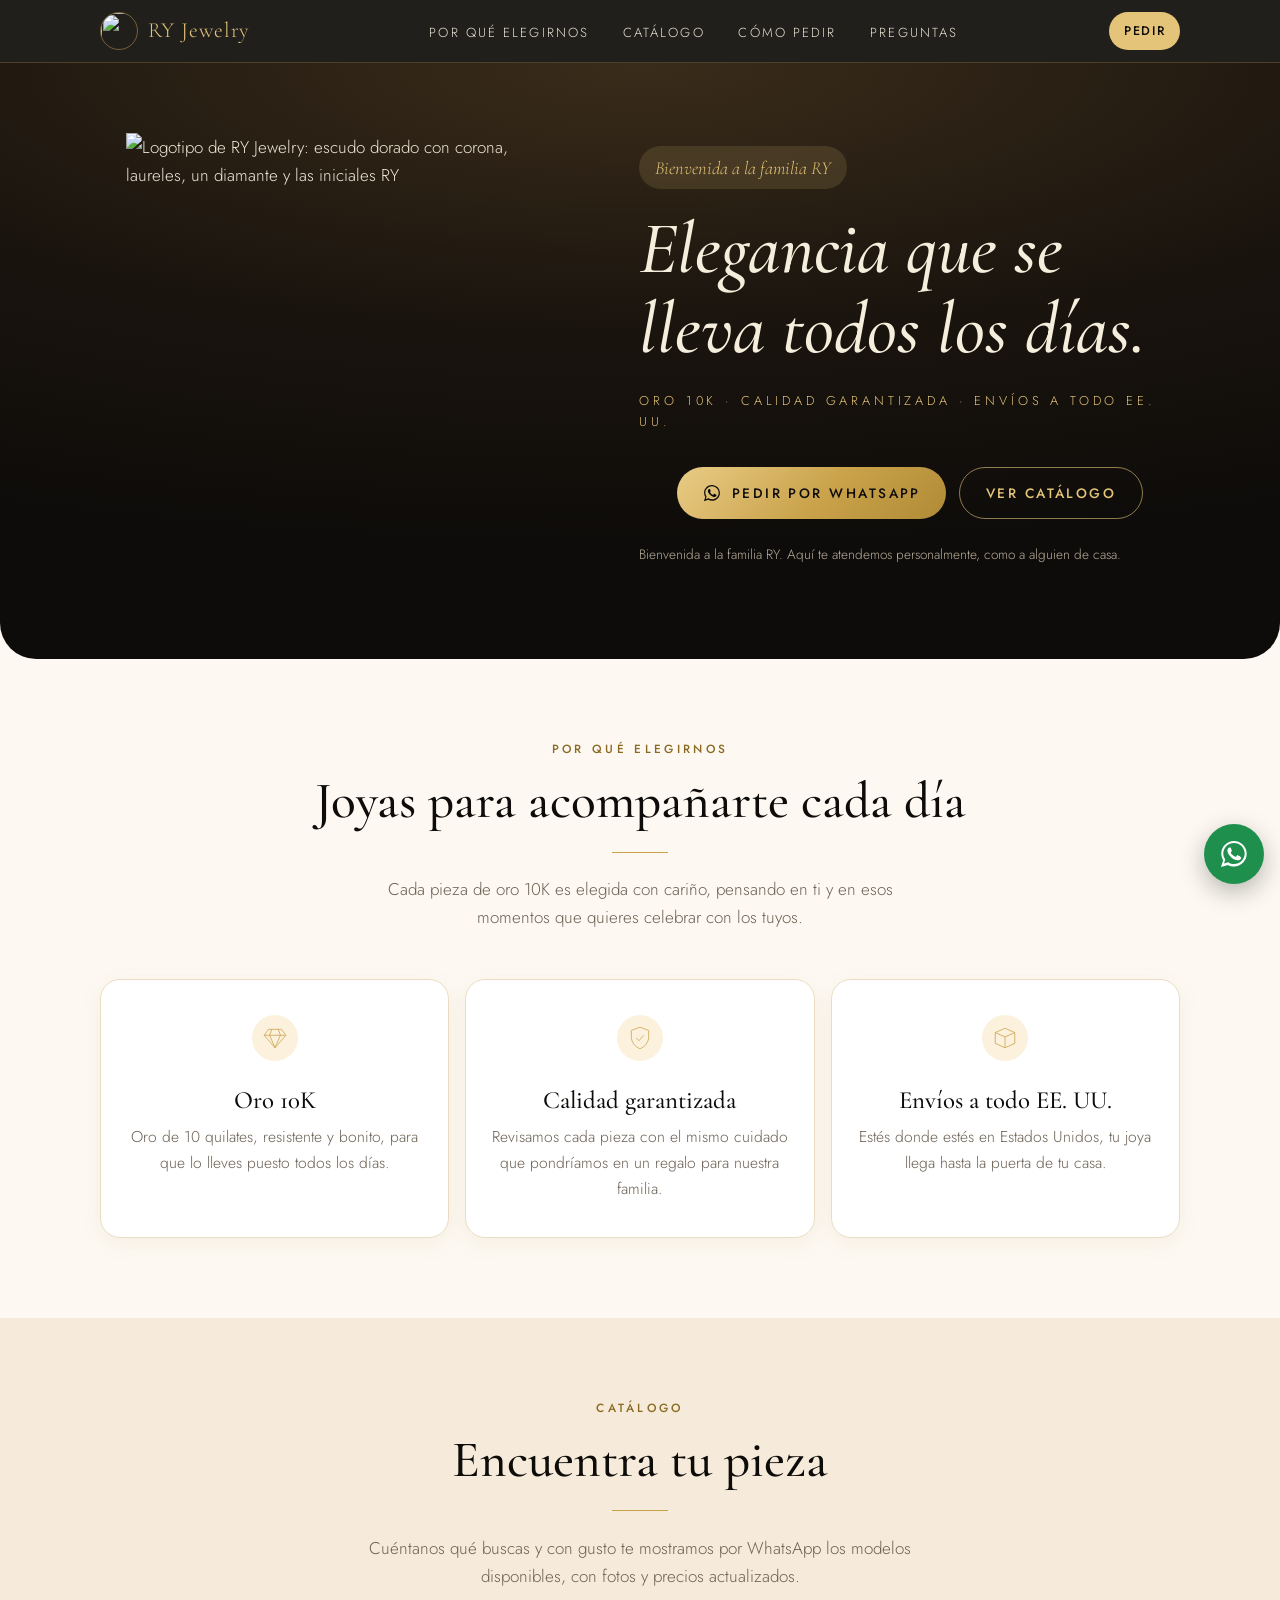
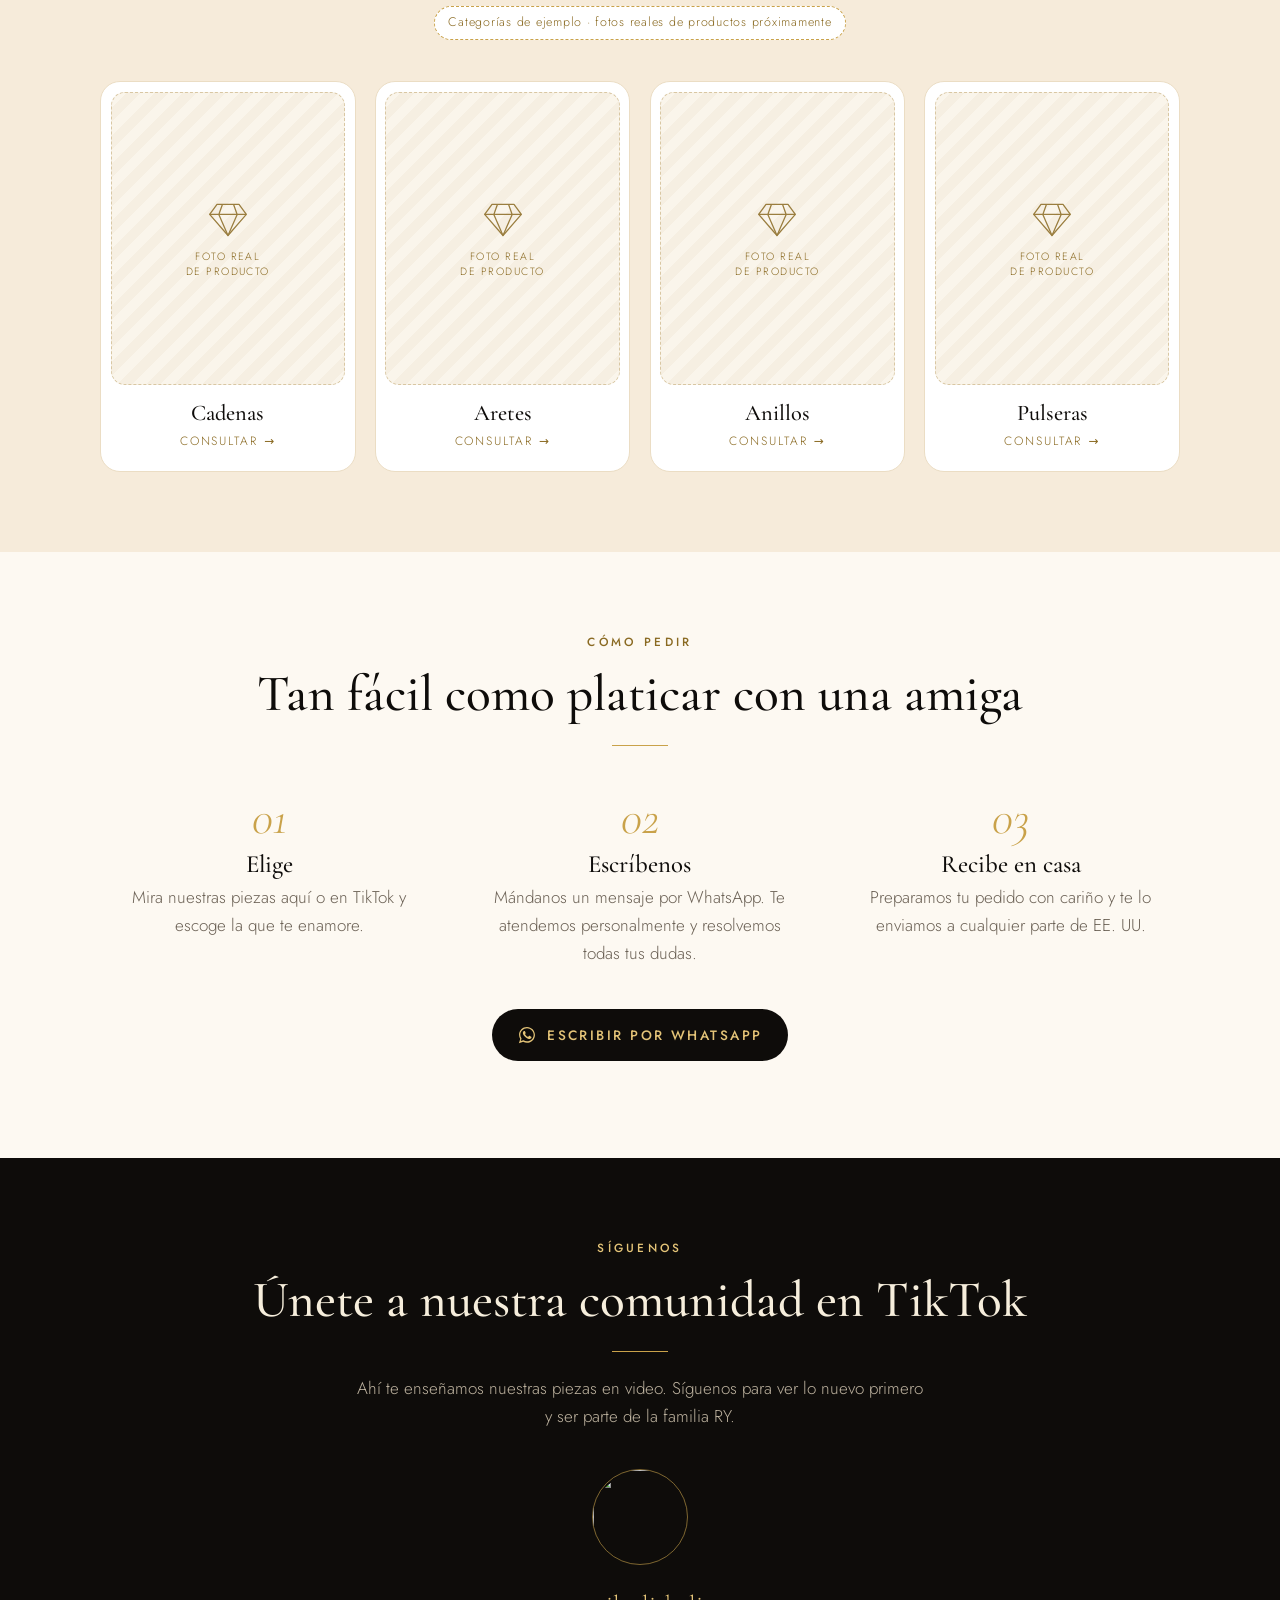
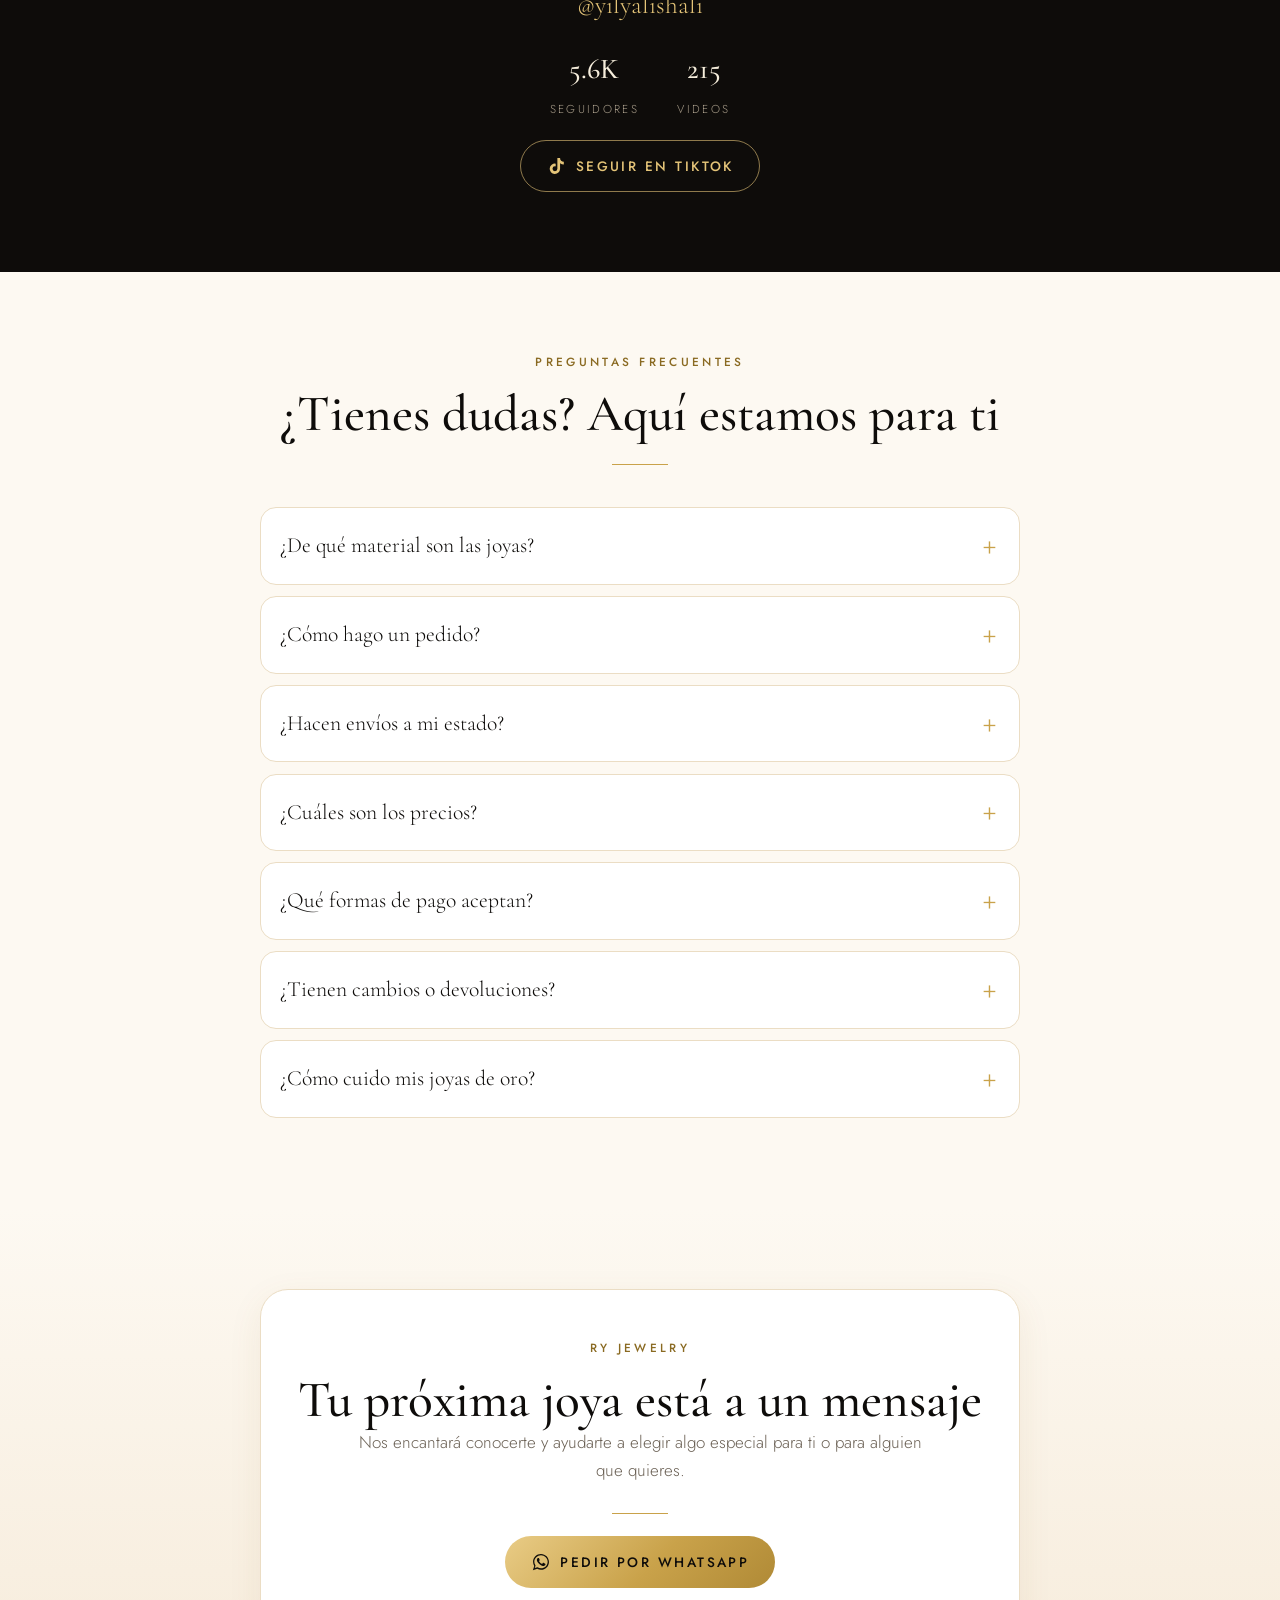
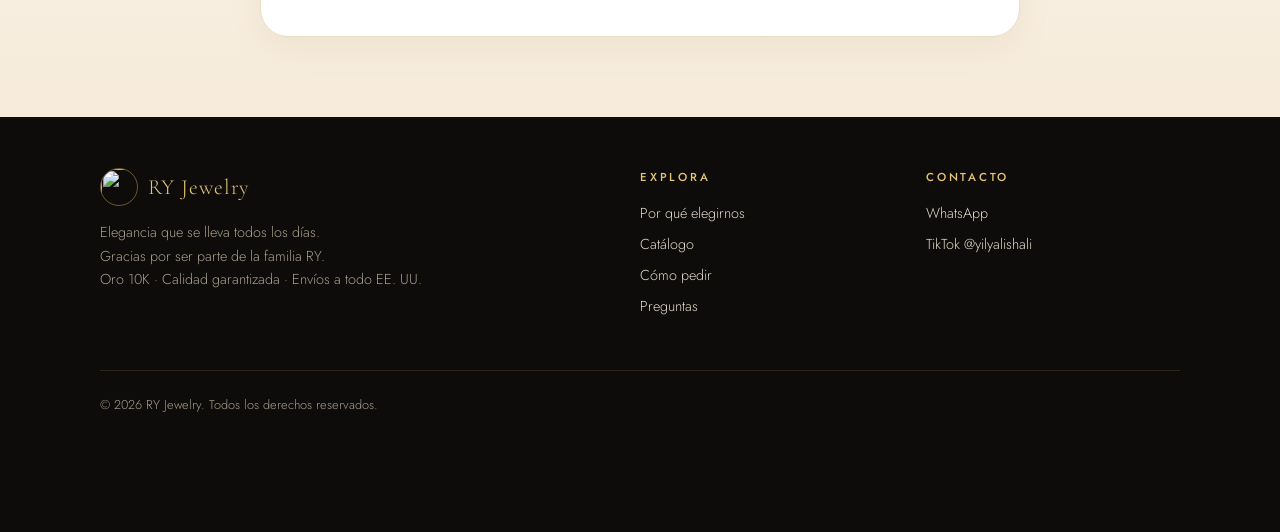
==== index.html @ 4c1d4696 "Sitio de RY Jewelry: página principal" ====
<!doctype html>
<html lang="es">
<head>
<meta charset="utf-8">
<meta name="viewport" content="width=device-width, initial-scale=1, viewport-fit=cover">
<title>RY Jewelry · Joyería de oro 10K · Envíos a todo EE. UU.</title>
<meta name="description" content="RY Jewelry: joyería de oro 10K. Elegancia que se lleva todos los días. Calidad garantizada y envíos a todo EE. UU. Pide por WhatsApp.">
<meta name="robots" content="noindex, nofollow">
<meta name="theme-color" content="#0E0C0A">
<meta property="og:type" content="website">
<meta property="og:url" content="https://jose31072000.github.io/ry-jewelry/">
<meta property="og:site_name" content="RY Jewelry">
<meta property="og:locale" content="es_US">
<meta property="og:title" content="RY Jewelry · Elegancia que se lleva todos los días">
<meta property="og:description" content="Joyería de oro 10K con calidad garantizada. Envíos a todo EE. UU. Pide por WhatsApp.">
<meta property="og:image" content="https://jose31072000.github.io/ry-jewelry/img/og.jpg">
<meta property="og:image:width" content="1200">
<meta property="og:image:height" content="630">
<meta property="og:image:alt" content="Logotipo de RY Jewelry: escudo dorado con corona y las iniciales RY">
<meta name="twitter:card" content="summary_large_image">
<meta name="twitter:title" content="RY Jewelry · Elegancia que se lleva todos los días">
<meta name="twitter:description" content="Joyería de oro 10K con calidad garantizada. Envíos a todo EE. UU.">
<meta name="twitter:image" content="https://jose31072000.github.io/ry-jewelry/img/og.jpg">
<link rel="icon" href="favicon.ico" sizes="any">
<link rel="icon" type="image/png" sizes="32x32" href="img/icon-32.png">
<link rel="apple-touch-icon" href="img/icon-180.png">
<link rel="manifest" href="site.webmanifest">
<link rel="stylesheet" href="chatbot.css">
<link rel="preconnect" href="https://fonts.googleapis.com">
<link rel="preconnect" href="https://fonts.gstatic.com" crossorigin>
<link href="https://fonts.googleapis.com/css2?family=Cormorant+Garamond:ital,wght@0,500;0,600;1,500&family=Jost:wght@300;400;500&display=swap" rel="stylesheet">
<script type="application/ld+json">
{"@context":"https://schema.org","@type":"JewelryStore","name":"RY Jewelry","slogan":"Elegancia que se lleva todos los días.","description":"Joyería de oro 10K. Calidad garantizada. Envíos a todo EE. UU.","image":"img/logo-ry.jpg","sameAs":["https://www.tiktok.com/@yilyalishali"],"areaServed":"US"}
</script>
<style>
:root{
  --ink:#0E0C0A; --ink-2:#1A1612; --ivory:#FDF9F2; --cream:#F6EBDA; --line:#EBDDC4;
  --gold:#C9A24A; --gold-2:#E4C478; --gold-deep:#8A6A22; --text:#2A241D; --muted:#6B6155;
  --wa:#1F8F4E;
  --serif:"Cormorant Garamond", "Times New Roman", Georgia, serif;
  --sans:"Jost", system-ui, -apple-system, "Segoe UI", sans-serif;
  --r:999px; --rc:20px; --max:1120px;
}
*{box-sizing:border-box}
html{scroll-behavior:smooth;-webkit-text-size-adjust:100%}
@media (prefers-reduced-motion:reduce){html{scroll-behavior:auto}*{animation:none!important;transition:none!important}}
body{margin:0;font-family:var(--sans);font-weight:300;color:var(--text);background:var(--ivory);line-height:1.65;font-size:17px}
img{max-width:100%;display:block}
a{color:inherit}
:focus-visible{outline:2px solid var(--gold);outline-offset:3px}
.skip{position:absolute;left:-999px;top:0;background:var(--gold);color:var(--ink);padding:.6rem 1rem;z-index:100}
.skip:focus{left:1rem;top:1rem}
.wrap{max-width:var(--max);margin:0 auto;padding:0 1.25rem}
.eyebrow{font-family:var(--sans);font-size:.74rem;letter-spacing:.28em;text-transform:uppercase;color:var(--gold-deep);font-weight:500;margin:0 0 .9rem}
h1,h2,h3{font-family:var(--serif);font-weight:500;line-height:1.1;margin:0;color:var(--ink)}
h2{font-size:clamp(2.1rem,6vw,3.2rem)}
h3{font-size:1.55rem}
.rule{width:56px;height:1px;background:var(--gold);margin:1.4rem 0}
.center{text-align:center}.center .rule{margin-left:auto;margin-right:auto}
section{padding:5rem 0}
.lead{color:var(--muted);max-width:36rem}
.center .lead{margin:0 auto}

/* Header */
header.top{position:sticky;top:0;z-index:40;background:rgba(14,12,10,.92);backdrop-filter:blur(8px);-webkit-backdrop-filter:blur(8px);border-bottom:1px solid rgba(201,162,74,.25)}
.top .wrap{display:flex;align-items:center;justify-content:space-between;height:62px}
.brand{display:flex;align-items:center;gap:.6rem;text-decoration:none;color:var(--gold-2);font-family:var(--serif);font-size:1.35rem;letter-spacing:.04em}
.brand img{width:38px;height:38px;border-radius:50%;border:1px solid rgba(201,162,74,.5)}
nav.links{display:none}
nav.links a{color:#E9E1D1;text-decoration:none;font-size:.82rem;letter-spacing:.16em;text-transform:uppercase;margin-left:1.8rem}
nav.links a:hover{color:var(--gold-2)}
.top .cta-sm{border-radius:99px!important;font-size:.78rem;letter-spacing:.14em;text-transform:uppercase;color:var(--ink);background:var(--gold-2);padding:.55rem .9rem;text-decoration:none;border-radius:var(--r);font-weight:500}
@media(min-width:880px){nav.links{display:block}}

/* Buttons */
.btn{display:inline-flex;align-items:center;justify-content:center;gap:.6rem;min-height:52px;padding:0 1.6rem;border-radius:var(--r);text-decoration:none;font-family:var(--sans);font-weight:500;font-size:.85rem;letter-spacing:.18em;text-transform:uppercase;transition:background .2s,color .2s,border-color .2s}
.btn-gold{background:linear-gradient(135deg,#E9CC86,#C9A24A 55%,#B08A36);color:var(--ink)}
.btn-gold:hover{filter:brightness(1.06);transform:translateY(-2px);box-shadow:0 8px 20px rgba(201,162,74,.35)}
.btn{transition:transform .2s ease,box-shadow .2s ease,background .2s,color .2s}
.btn-ghost{border:1px solid rgba(228,196,120,.6);color:var(--gold-2)}
.btn-ghost:hover{background:rgba(228,196,120,.1)}
.btn-dark{background:var(--ink);color:var(--gold-2)}
.btn-dark:hover{background:var(--ink-2)}
.btn svg{width:20px;height:20px;flex:none}

/* Hero */
.hero{border-radius:0 0 36px 36px;background:radial-gradient(120% 80% at 50% 0%,#3A2C1A 0%,#1A140E 55%,var(--ink) 100%);color:#EFE7D8;padding:3rem 0 4.5rem;text-align:center;overflow:hidden}
.hero .crest{width:min(78vw,340px);height:auto;margin:0 auto;mix-blend-mode:lighten}
@media(min-width:880px){.hero{padding:4rem 0 5rem;text-align:left}.hero .wrap{display:grid;grid-template-columns:1fr 1.1fr;align-items:center;gap:3rem}.hero .crest{width:100%;max-width:440px}.hero .actions{justify-content:flex-start;margin:2.2rem 0 0}}
.hero h1{color:#F6EEDC;font-size:clamp(2.6rem,9vw,4.6rem);font-style:italic;margin-top:1.2rem}
.hero .welcome{display:inline-block;margin:1.2rem 0 0;padding:.4rem 1rem;border-radius:99px;background:rgba(228,196,120,.14);color:var(--gold-2);font-family:var(--serif);font-style:italic;font-size:1.15rem}
.hero .sub{font-size:.8rem;letter-spacing:.3em;text-transform:uppercase;color:var(--gold-2);margin:1.2rem 0 0}
.hero .actions{display:flex;flex-direction:column;gap:.8rem;margin:2.2rem auto 0;max-width:340px}
@media(min-width:640px){.hero .actions{flex-direction:row;max-width:none;justify-content:center}}
.hero .note{margin-top:1.5rem;font-size:.85rem;color:#B9AE9B}

/* Value props */
.props{display:grid;gap:1rem;margin-top:3rem}
@media(min-width:760px){.props{grid-template-columns:repeat(3,1fr)}}
.prop{background:#fff;padding:2.2rem 1.6rem;text-align:center;border:1px solid var(--line);border-radius:var(--rc);box-shadow:0 6px 22px rgba(138,106,34,.07);transition:transform .25s ease,box-shadow .25s ease}
.prop:hover{transform:translateY(-4px);box-shadow:0 12px 30px rgba(138,106,34,.13)}
.prop .ico{background:#FBF1DC;border-radius:50%;padding:10px;width:66px;height:66px}
.prop .ico{width:46px;height:46px;margin:0 auto 1.1rem;color:var(--gold)}
.prop p{color:var(--muted);margin:.6rem 0 0;font-size:.98rem}

/* Catalog */
.cat-bg{background:var(--cream)}
.tag-note{background:#fff;display:inline-block;margin-top:1rem;font-size:.78rem;letter-spacing:.06em;color:var(--gold-deep);border:1px dashed var(--gold);padding:.35rem .8rem;border-radius:99px}
.grid{display:grid;grid-template-columns:1fr 1fr;gap:.9rem;margin-top:2.6rem}
@media(min-width:880px){.grid{grid-template-columns:repeat(4,1fr);gap:1.2rem}}
.card{background:#fff;border:1px solid var(--line);border-radius:var(--rc);overflow:hidden;transition:transform .25s ease,box-shadow .25s ease;display:flex;flex-direction:column;text-decoration:none;color:inherit}
.card:hover{transform:translateY(-4px);box-shadow:0 12px 30px rgba(138,106,34,.13)}
.card:hover .ph{border-color:var(--gold)}
.ph{position:relative;aspect-ratio:4/5;margin:.6rem;border:1px dashed #D9C7A3;border-radius:14px;display:flex;flex-direction:column;align-items:center;justify-content:center;gap:.6rem;background:repeating-linear-gradient(135deg,#FAF5EB 0 10px,#F6EFE2 10px 20px);color:var(--gold-deep);text-align:center;padding:.8rem;transition:border-color .2s}
.ph svg{width:44px;height:44px;opacity:.85}
.ph small{font-size:.66rem;letter-spacing:.14em;text-transform:uppercase;line-height:1.4}
.card .meta{padding:.4rem 1rem 1.1rem}
.card h3{font-size:1.4rem}
.card .ask{font-size:.75rem;letter-spacing:.16em;text-transform:uppercase;color:var(--gold-deep);margin-top:.3rem;display:inline-block}

/* Steps */
.steps{list-style:none;padding:0;margin:3rem 0 0;display:grid;gap:2rem;counter-reset:s}
@media(min-width:760px){.steps{grid-template-columns:repeat(3,1fr)}}
.steps li{counter-increment:s;text-align:center;padding:0 .5rem}
.steps li::before{content:counter(s,decimal-leading-zero);display:block;font-family:var(--serif);font-size:3rem;font-style:italic;color:var(--gold);line-height:1}
.steps h3{margin:.6rem 0 .3rem}
.steps p{color:var(--muted);margin:0}

/* TikTok */
.tt{background:var(--ink);color:#E9E1D1}
.tt h2{color:#F6EEDC}
.tt .lead{color:#BDB29F}
.tt-card{display:flex;flex-direction:column;align-items:center;gap:1.2rem;margin-top:2.4rem}
.tt-card img{width:96px;height:96px;border-radius:50%;border:1px solid rgba(201,162,74,.6)}
.tt-handle{font-family:var(--serif);font-size:1.6rem;color:var(--gold-2)}
.stats{display:flex;gap:2.4rem;justify-content:center}
.stats div{text-align:center}
.stats strong{display:block;font-family:var(--serif);font-size:1.8rem;font-weight:500;color:#F6EEDC}
.stats span{font-size:.72rem;letter-spacing:.2em;text-transform:uppercase;color:#A89D8A}

/* FAQ */
.faq{max-width:760px;margin:2.6rem auto 0}
details{background:#fff;border:1px solid var(--line);border-radius:16px;padding:0 1.2rem;margin-bottom:.7rem}
summary:hover{color:var(--gold-deep)}
summary{transition:color .2s;cursor:pointer;list-style:none;padding:1.25rem 2.2rem 1.25rem 0;position:relative;font-family:var(--serif);font-size:1.35rem;color:var(--ink)}
summary::-webkit-details-marker{display:none}
summary::after{content:"+";position:absolute;right:.2rem;top:50%;transform:translateY(-50%);font-family:var(--sans);font-weight:300;font-size:1.6rem;color:var(--gold)}
details[open] summary::after{content:"–"}
details p{margin:0 0 1.3rem;color:var(--muted)}
details a{color:var(--gold-deep)}

/* Final CTA */
.final{background:linear-gradient(180deg,var(--ivory),var(--cream));text-align:center}
.final .wrap{background:#fff;border:1px solid var(--line);border-radius:28px;padding:3rem 1.4rem;max-width:760px;box-shadow:0 10px 34px rgba(138,106,34,.08)}

/* Footer */
footer{background:var(--ink);color:#A89D8A;padding:3.2rem 0 6.5rem;font-size:.9rem}
footer .wrap{display:grid;gap:2rem}
@media(min-width:760px){footer .wrap{grid-template-columns:2fr 1fr 1fr}}
footer h4{font-family:var(--sans);font-size:.72rem;letter-spacing:.24em;text-transform:uppercase;color:var(--gold-2);margin:0 0 .9rem;font-weight:500}
footer ul{list-style:none;padding:0;margin:0}
footer li{margin:.45rem 0}
footer a{color:#E2D9C8;text-decoration:none}
footer a:hover{color:var(--gold-2)}
footer .brand{margin-bottom:.8rem}
footer .copy{grid-column:1/-1;border-top:1px solid rgba(201,162,74,.18);padding-top:1.4rem;font-size:.8rem}

/* Floating WhatsApp */
.wa-float{position:fixed;right:16px;bottom:calc(16px + env(safe-area-inset-bottom));z-index:60;width:60px;height:60px;border-radius:50%;background:var(--wa);color:#fff;display:flex;align-items:center;justify-content:center;box-shadow:0 8px 24px rgba(0,0,0,.28);text-decoration:none}
.wa-float{transition:transform .2s ease}.wa-float:hover{background:#18763F;transform:scale(1.07)}
.wa-float svg{width:32px;height:32px}
.sr{position:absolute;width:1px;height:1px;overflow:hidden;clip:rect(0 0 0 0);white-space:nowrap}
</style>
</head>
<body>
<a class="skip" href="#contenido">Saltar al contenido</a>

<svg width="0" height="0" style="position:absolute" aria-hidden="true">
  <symbol id="i-wa" viewBox="0 0 32 32"><path fill="currentColor" d="M16 3C9 3 3.3 8.6 3.3 15.6c0 2.4.7 4.7 1.9 6.7L3 29l6.9-2.1c1.9 1 4 1.6 6.1 1.6 7 0 12.7-5.7 12.7-12.7S23 3 16 3zm0 23.1c-2 0-3.9-.6-5.5-1.6l-.4-.2-4.1 1.2 1.3-4-.3-.4c-1.1-1.7-1.7-3.6-1.7-5.6C5.3 9.8 10.1 5 16 5s10.7 4.8 10.7 10.6S21.9 26.1 16 26.1zm5.9-7.9c-.3-.2-1.9-.9-2.2-1-.3-.1-.5-.2-.7.2-.2.3-.8 1-1 1.2-.2.2-.4.2-.7.1-.3-.2-1.4-.5-2.6-1.6-1-.9-1.6-1.9-1.8-2.2-.2-.3 0-.5.1-.7l.5-.6c.2-.2.2-.3.3-.6.1-.2 0-.4 0-.6l-1-2.4c-.3-.6-.5-.5-.7-.5h-.6c-.2 0-.6.1-.9.4-.3.3-1.2 1.2-1.2 2.9s1.2 3.3 1.4 3.6c.2.2 2.4 3.7 5.8 5.1 2.9 1.1 3.4.9 4.1.8.6-.1 1.9-.8 2.2-1.5.3-.8.3-1.4.2-1.5-.1-.2-.3-.3-.6-.4z"/></symbol>
  <symbol id="i-tt" viewBox="0 0 32 32"><path fill="currentColor" d="M22.5 3h-4.3v17.4a3.9 3.9 0 1 1-3.9-3.9c.4 0 .8.1 1.2.2v-4.4a8.3 8.3 0 1 0 7 8.2v-8.8a10.3 10.3 0 0 0 6 1.9V9.3a6 6 0 0 1-6-6.3z"/></symbol>
  <symbol id="i-gem" viewBox="0 0 48 48"><g fill="none" stroke="currentColor" stroke-width="1.4" stroke-linejoin="round"><path d="M12 8h24l8 11-20 23L4 19z"/><path d="M4 19h40M18 8l-4 11 10 23 10-23-4-11"/></g></symbol>
</svg>

<header class="top">
  <div class="wrap">
    <a class="brand" href="#inicio" aria-label="RY Jewelry, inicio"><img src="img/icon-192.png" alt="" width="38" height="38">RY Jewelry</a>
    <nav class="links" aria-label="Principal">
      <a href="#por-que">Por qué elegirnos</a>
      <a href="#catalogo">Catálogo</a>
      <a href="#como-pedir">Cómo pedir</a>
      <a href="#preguntas">Preguntas</a>
    </nav>
    <a class="cta-sm" href="https://wa.me/message/3DJVH3QBPEJBI1" target="_blank" rel="noopener">Pedir</a>
  </div>
</header>

<main id="contenido">
  <section class="hero" id="inicio" aria-labelledby="hero-title">
    <div class="wrap">
      <div><img class="crest" src="img/logo-ry.jpg" width="800" height="800" alt="Logotipo de RY Jewelry: escudo dorado con corona, laureles, un diamante y las iniciales RY"></div>
      <div><p class="welcome">Bienvenida a la familia RY</p>
      <h1 id="hero-title">Elegancia que se lleva todos los días.</h1>
      <p class="sub">Oro 10K · Calidad garantizada · Envíos a todo EE. UU.</p>
      <div class="actions">
        <a class="btn btn-gold" href="https://wa.me/message/3DJVH3QBPEJBI1" target="_blank" rel="noopener"><svg aria-hidden="true"><use href="#i-wa"/></svg>Pedir por WhatsApp</a>
        <a class="btn btn-ghost" href="#catalogo">Ver catálogo</a>
      </div>
      <p class="note">Bienvenida a la familia RY. Aquí te atendemos personalmente, como a alguien de casa.</p></div>
    </div>
  </section>

  <section id="por-que" aria-labelledby="pq-title">
    <div class="wrap center">
      <p class="eyebrow">Por qué elegirnos</p>
      <h2 id="pq-title">Joyas para acompañarte cada día</h2>
      <div class="rule"></div>
      <p class="lead">Cada pieza de oro 10K es elegida con cariño, pensando en ti y en esos momentos que quieres celebrar con los tuyos.</p>
      <div class="props">
        <div class="prop">
          <svg class="ico" aria-hidden="true"><use href="#i-gem"/></svg>
          <h3>Oro 10K</h3>
          <p>Oro de 10 quilates, resistente y bonito, para que lo lleves puesto todos los días.</p>
        </div>
        <div class="prop">
          <svg class="ico" viewBox="0 0 48 48" aria-hidden="true"><g fill="none" stroke="currentColor" stroke-width="1.4" stroke-linejoin="round"><path d="M24 4l16 6v12c0 10-7 18-16 22C15 40 8 32 8 22V10z"/><path d="M17 24l5 5 9-10"/></g></svg>
          <h3>Calidad garantizada</h3>
          <p>Revisamos cada pieza con el mismo cuidado que pondríamos en un regalo para nuestra familia.</p>
        </div>
        <div class="prop">
          <svg class="ico" viewBox="0 0 48 48" aria-hidden="true"><g fill="none" stroke="currentColor" stroke-width="1.4" stroke-linejoin="round"><path d="M6 14l18-8 18 8v20l-18 8-18-8z"/><path d="M6 14l18 8 18-8M24 22v20"/></g></svg>
          <h3>Envíos a todo EE. UU.</h3>
          <p>Estés donde estés en Estados Unidos, tu joya llega hasta la puerta de tu casa.</p>
        </div>
      </div>
    </div>
  </section>

  <section class="cat-bg" id="catalogo" aria-labelledby="cat-title">
    <div class="wrap center">
      <p class="eyebrow">Catálogo</p>
      <h2 id="cat-title">Encuentra tu pieza</h2>
      <div class="rule"></div>
      <p class="lead">Cuéntanos qué buscas y con gusto te mostramos por WhatsApp los modelos disponibles, con fotos y precios actualizados.</p>
      <span class="tag-note">Categorías de ejemplo · fotos reales de productos próximamente</span>
      <div class="grid">
        <a class="card" href="https://wa.me/message/3DJVH3QBPEJBI1" target="_blank" rel="noopener" aria-label="Consultar cadenas por WhatsApp">
          <div class="ph" role="img" aria-label="Espacio reservado para foto real de cadenas"><svg aria-hidden="true"><use href="#i-gem"/></svg><small>Foto real<br>de producto</small></div>
          <div class="meta"><h3>Cadenas</h3><span class="ask">Consultar →</span></div>
        </a>
        <a class="card" href="https://wa.me/message/3DJVH3QBPEJBI1" target="_blank" rel="noopener" aria-label="Consultar aretes por WhatsApp">
          <div class="ph" role="img" aria-label="Espacio reservado para foto real de aretes"><svg aria-hidden="true"><use href="#i-gem"/></svg><small>Foto real<br>de producto</small></div>
          <div class="meta"><h3>Aretes</h3><span class="ask">Consultar →</span></div>
        </a>
        <a class="card" href="https://wa.me/message/3DJVH3QBPEJBI1" target="_blank" rel="noopener" aria-label="Consultar anillos por WhatsApp">
          <div class="ph" role="img" aria-label="Espacio reservado para foto real de anillos"><svg aria-hidden="true"><use href="#i-gem"/></svg><small>Foto real<br>de producto</small></div>
          <div class="meta"><h3>Anillos</h3><span class="ask">Consultar →</span></div>
        </a>
        <a class="card" href="https://wa.me/message/3DJVH3QBPEJBI1" target="_blank" rel="noopener" aria-label="Consultar pulseras por WhatsApp">
          <div class="ph" role="img" aria-label="Espacio reservado para foto real de pulseras"><svg aria-hidden="true"><use href="#i-gem"/></svg><small>Foto real<br>de producto</small></div>
          <div class="meta"><h3>Pulseras</h3><span class="ask">Consultar →</span></div>
        </a>
      </div>
    </div>
  </section>

  <section id="como-pedir" aria-labelledby="cp-title">
    <div class="wrap center">
      <p class="eyebrow">Cómo pedir</p>
      <h2 id="cp-title">Tan fácil como platicar con una amiga</h2>
      <div class="rule"></div>
      <ol class="steps">
        <li><h3>Elige</h3><p>Mira nuestras piezas aquí o en TikTok y escoge la que te enamore.</p></li>
        <li><h3>Escríbenos</h3><p>Mándanos un mensaje por WhatsApp. Te atendemos personalmente y resolvemos todas tus dudas.</p></li>
        <li><h3>Recibe en casa</h3><p>Preparamos tu pedido con cariño y te lo enviamos a cualquier parte de EE. UU.</p></li>
      </ol>
      <p style="margin-top:2.6rem"><a class="btn btn-dark" href="https://wa.me/message/3DJVH3QBPEJBI1" target="_blank" rel="noopener"><svg aria-hidden="true"><use href="#i-wa"/></svg>Escribir por WhatsApp</a></p>
    </div>
  </section>

  <section class="tt" id="tiktok" aria-labelledby="tt-title">
    <div class="wrap center">
      <p class="eyebrow" style="color:var(--gold-2)">Síguenos</p>
      <h2 id="tt-title">Únete a nuestra comunidad en TikTok</h2>
      <div class="rule"></div>
      <p class="lead">Ahí te enseñamos nuestras piezas en video. Síguenos para ver lo nuevo primero y ser parte de la familia RY.</p>
      <div class="tt-card">
        <img src="img/icon-192.png" alt="" width="96" height="96">
        <span class="tt-handle">@yilyalishali</span>
        <div class="stats">
          <div><strong>5.6K</strong><span>Seguidores</span></div>
          <div><strong>215</strong><span>Videos</span></div>
        </div>
        <a class="btn btn-ghost" href="https://www.tiktok.com/@yilyalishali" target="_blank" rel="noopener"><svg aria-hidden="true"><use href="#i-tt"/></svg>Seguir en TikTok</a>
      </div>
    </div>
  </section>

  <section id="preguntas" aria-labelledby="faq-title">
    <div class="wrap center">
      <p class="eyebrow">Preguntas frecuentes</p>
      <h2 id="faq-title">¿Tienes dudas? Aquí estamos para ti</h2>
      <div class="rule"></div>
    </div>
    <div class="wrap">
      <div class="faq">
        <details><summary>¿De qué material son las joyas?</summary><p>Nuestra joyería es de oro 10K. Si quieres detalles de una pieza en particular, <a href="https://wa.me/message/3DJVH3QBPEJBI1" target="_blank" rel="noopener">consúltanos por WhatsApp</a>.</p></details>
        <details><summary>¿Cómo hago un pedido?</summary><p>Escríbenos por WhatsApp con la pieza que te gustó y te acompañamos paso a paso, sin prisas.</p></details>
        <details><summary>¿Hacen envíos a mi estado?</summary><p>Sí, hacemos envíos a todo EE. UU. Para tiempos y costos de envío, consúltanos por WhatsApp.</p></details>
        <details><summary>¿Cuáles son los precios?</summary><p>Los precios varían según la pieza. Consúltanos por WhatsApp y te compartimos los precios actualizados.</p></details>
        <details><summary>¿Qué formas de pago aceptan?</summary><p>Consúltanos por WhatsApp y te indicamos las opciones de pago disponibles.</p></details>
        <details><summary>¿Tienen cambios o devoluciones?</summary><p>Consúltanos por WhatsApp para conocer nuestras políticas antes de tu compra.</p></details>
        <details><summary>¿Cómo cuido mis joyas de oro?</summary><p>Como recomendación general, guarda cada pieza por separado, evita el contacto con perfumes y químicos fuertes, y límpiala con un paño suave y seco.</p></details>
      </div>
    </div>
  </section>

  <section class="final" aria-labelledby="final-title">
    <div class="wrap">
      <p class="eyebrow">RY Jewelry</p>
      <h2 id="final-title">Tu próxima joya está a un mensaje</h2>
      <p class="lead" style="margin:0 auto 1.8rem">Nos encantará conocerte y ayudarte a elegir algo especial para ti o para alguien que quieres.</p>
      <div class="rule" style="margin-left:auto;margin-right:auto"></div>
      <a class="btn btn-gold" href="https://wa.me/message/3DJVH3QBPEJBI1" target="_blank" rel="noopener"><svg aria-hidden="true"><use href="#i-wa"/></svg>Pedir por WhatsApp</a>
    </div>
  </section>
</main>

<footer>
  <div class="wrap">
    <div>
      <a class="brand" href="#inicio"><img src="img/icon-192.png" alt="" width="38" height="38">RY Jewelry</a>
      <p>Elegancia que se lleva todos los días.<br>Gracias por ser parte de la familia RY.<br>Oro 10K · Calidad garantizada · Envíos a todo EE. UU.</p>
    </div>
    <div>
      <h4>Explora</h4>
      <ul><li><a href="#por-que">Por qué elegirnos</a></li><li><a href="#catalogo">Catálogo</a></li><li><a href="#como-pedir">Cómo pedir</a></li><li><a href="#preguntas">Preguntas</a></li></ul>
    </div>
    <div>
      <h4>Contacto</h4>
      <ul><li><a href="https://wa.me/message/3DJVH3QBPEJBI1" target="_blank" rel="noopener">WhatsApp</a></li><li><a href="https://www.tiktok.com/@yilyalishali" target="_blank" rel="noopener">TikTok @yilyalishali</a></li></ul>
    </div>
    <p class="copy">© <span id="y">2026</span> RY Jewelry. Todos los derechos reservados.</p>
  </div>
</footer>

<a class="wa-float" href="https://wa.me/message/3DJVH3QBPEJBI1" target="_blank" rel="noopener" aria-label="Pedir por WhatsApp (se abre en una nueva pestaña)"><svg aria-hidden="true"><use href="#i-wa"/></svg></a>
<script src="chatbot.js" defer></script>
<script>document.getElementById('y').textContent=new Date().getFullYear();</script>
</body>
</html>
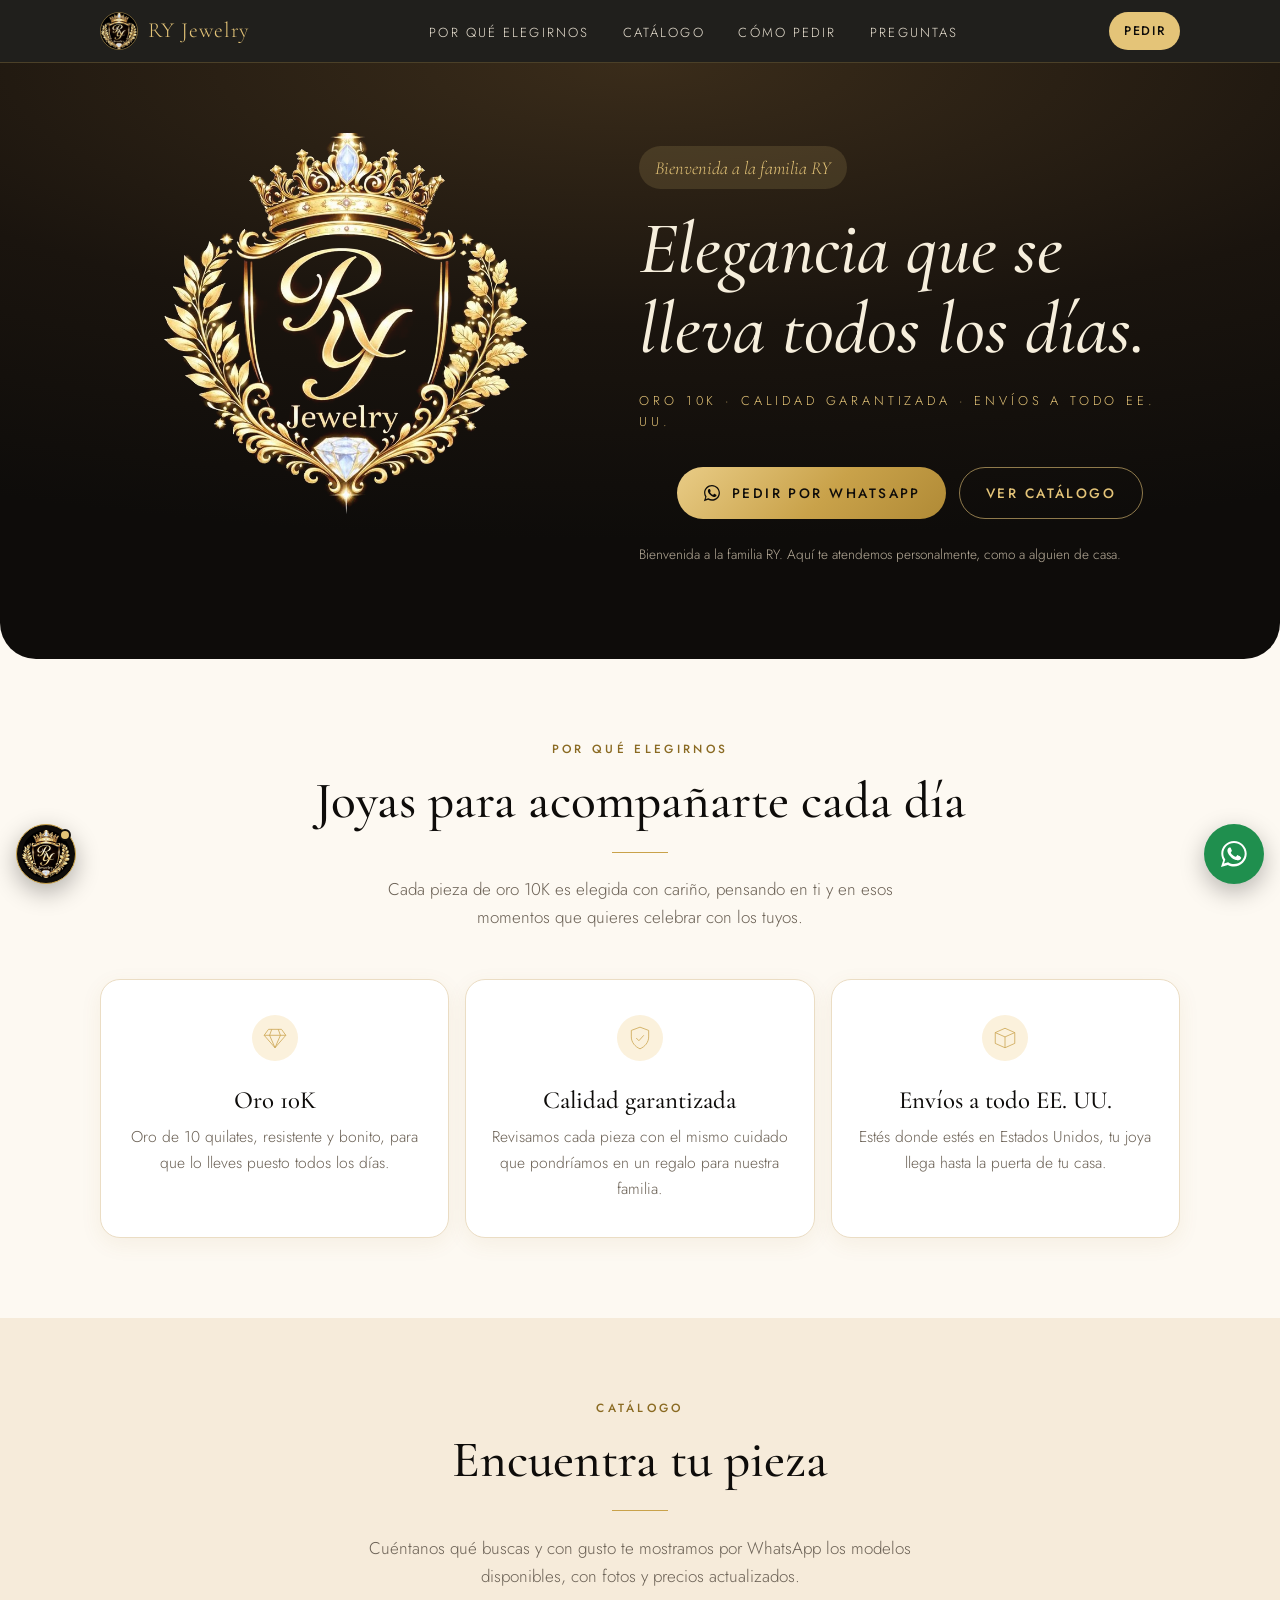
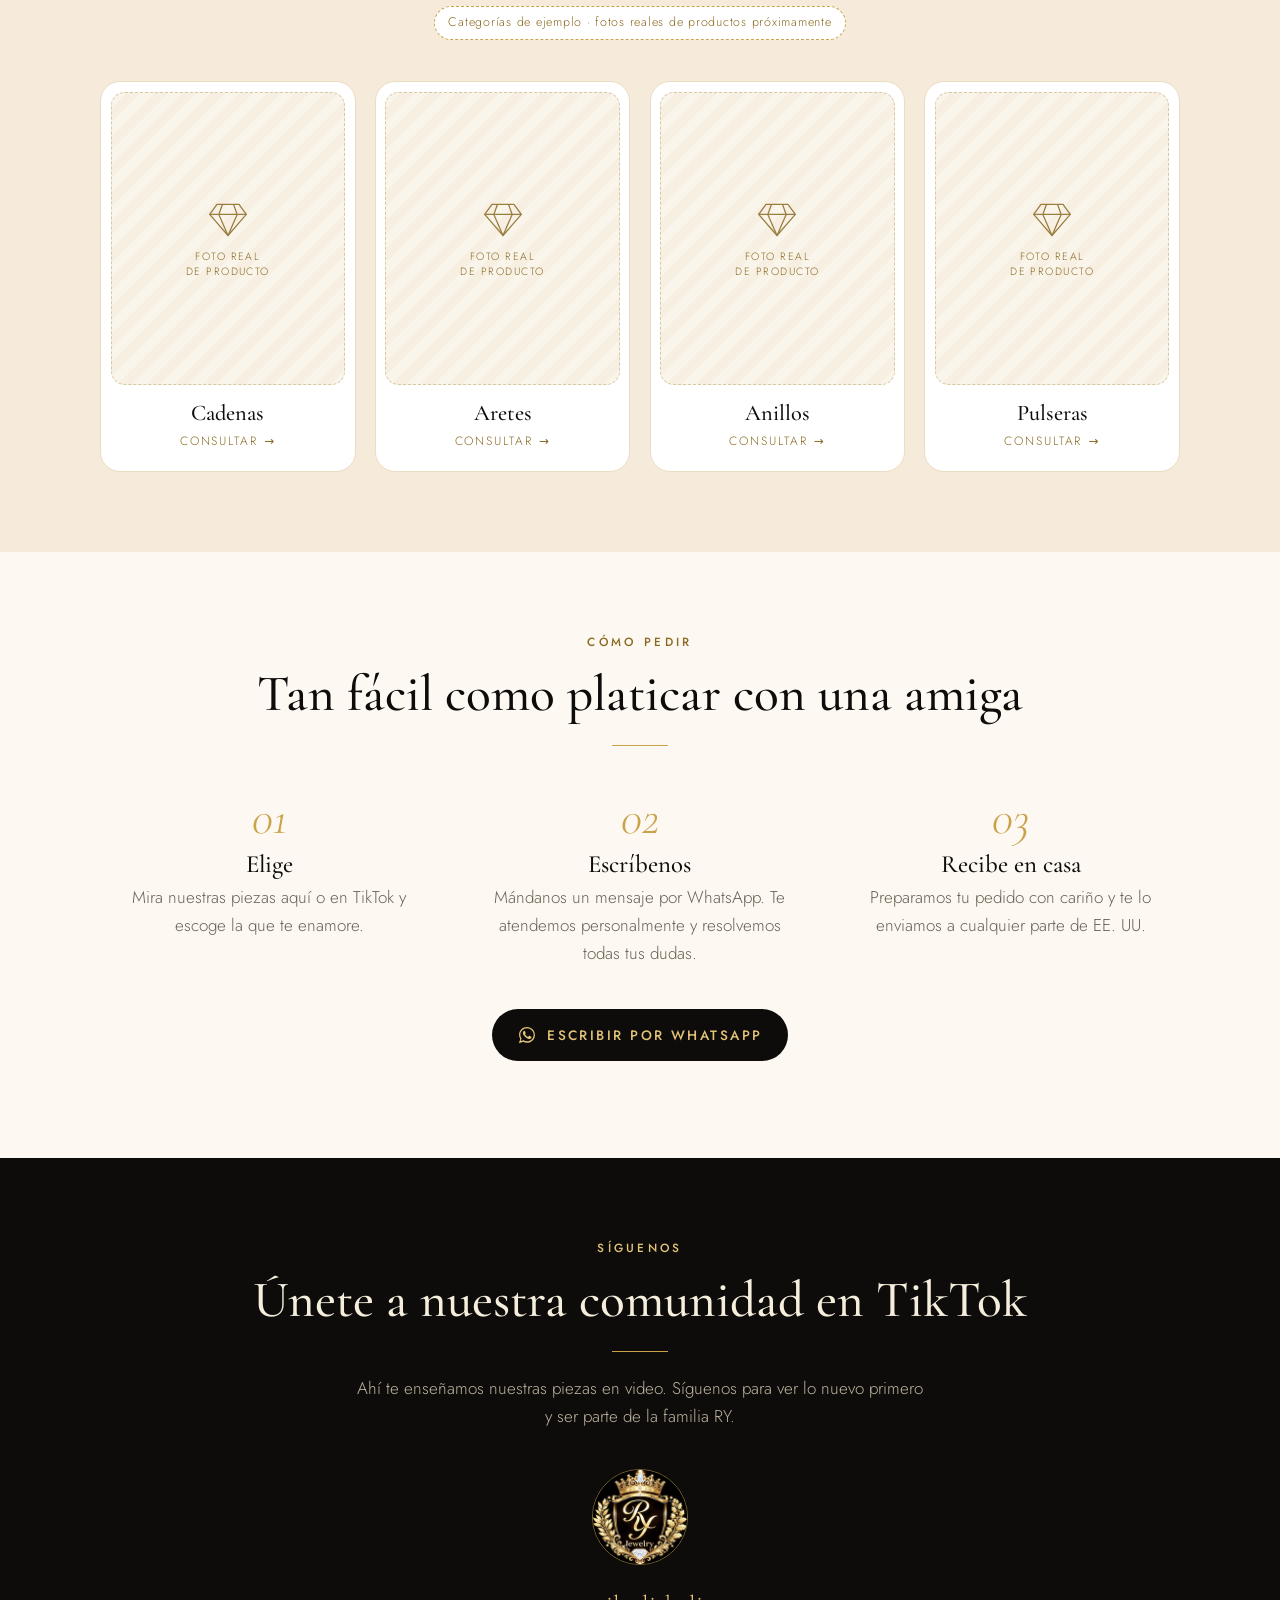
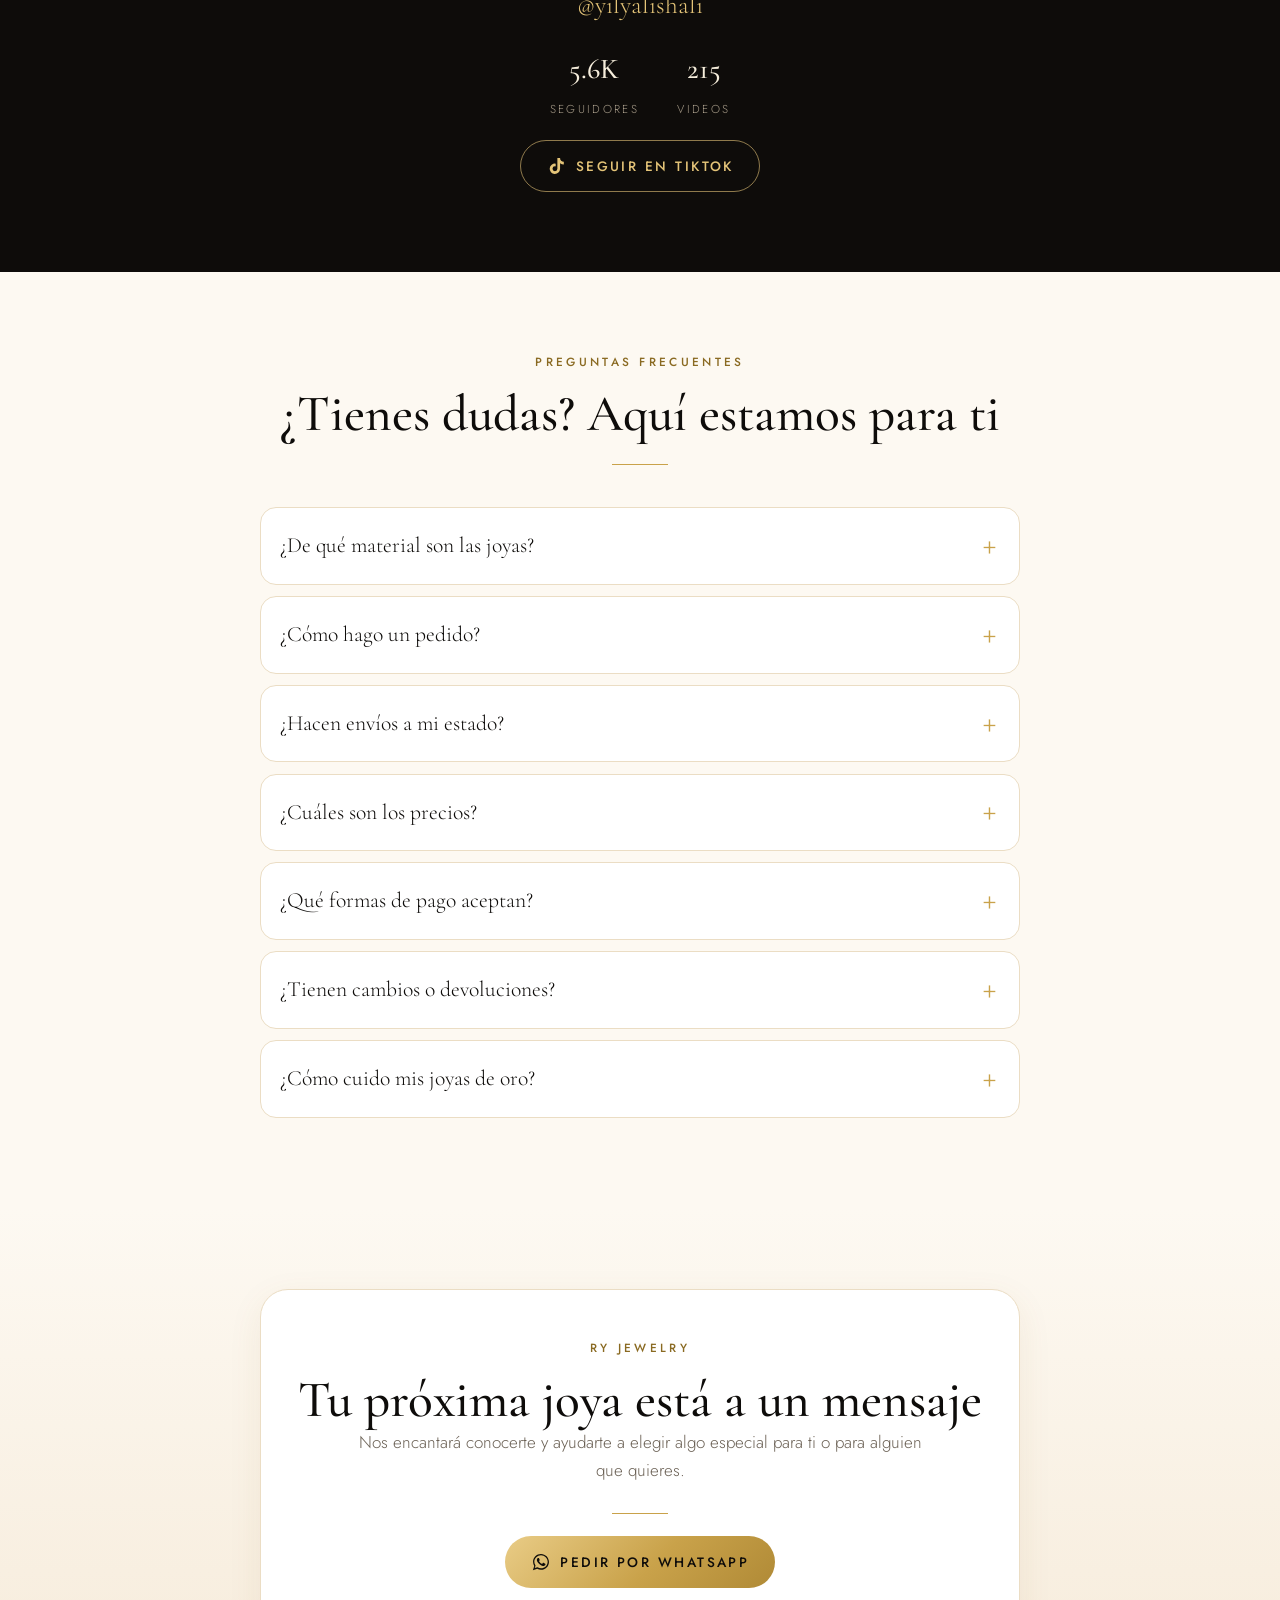
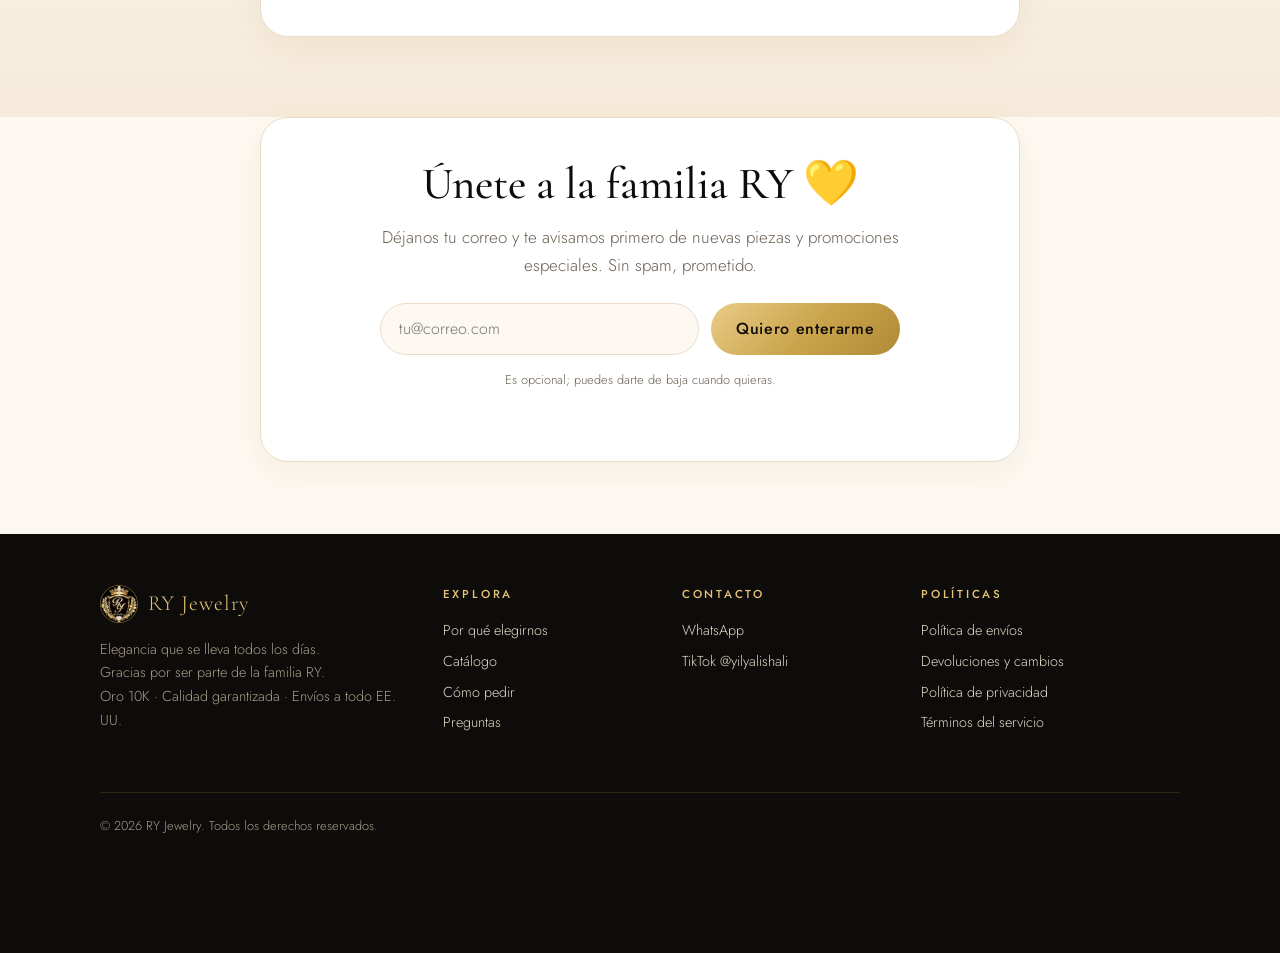
==== commit 582750c7: "Sincronizar desde Origin: index (políticas, newsletter) y términos, manteniendo noindex y og absolut" ====
--- a/index.html
+++ b/index.html
@@ -153,10 +153,27 @@
 .final{background:linear-gradient(180deg,var(--ivory),var(--cream));text-align:center}
 .final .wrap{background:#fff;border:1px solid var(--line);border-radius:28px;padding:3rem 1.4rem;max-width:760px;box-shadow:0 10px 34px rgba(138,106,34,.08)}
 
+/* Newsletter opcional */
+.news{padding:0 0 4.5rem;text-align:center;scroll-margin-top:78px}
+.news .card{background:#fff;border:1px solid var(--line);border-radius:28px;padding:2.6rem 1.4rem 2.2rem;max-width:760px;margin:0 auto;box-shadow:0 10px 34px rgba(138,106,34,.08)}
+.news h2{font-size:clamp(2rem,5vw,2.8rem)}
+.news .lead{color:var(--muted);max-width:36rem;margin:.85rem auto 0}
+.news form{display:flex;flex-direction:column;align-items:stretch;gap:.7rem;margin:1.5rem auto 0;width:min(100%,520px)}
+@media(min-width:680px){.news form{flex-direction:row;align-items:center}}
+.news input{flex:1;min-width:0;width:100%;min-height:52px;border-radius:var(--r);border:1px solid var(--line);background:var(--ivory);color:var(--text);padding:0 1.15rem;font:inherit;font-size:16px}
+.news .btn{border:0;cursor:pointer;letter-spacing:.04em;text-transform:none;font-size:1rem}
+@media(max-width:679px){.news .btn{width:100%}}
+.news .fine{margin:.9rem 0 0;font-size:.8rem;color:var(--muted)}
+.news .msg{margin:.75rem auto 0;min-height:1.5em;max-width:36rem;font-size:.98rem}
+.news .msg[data-state="error"]{color:#8A3A22}
+.news .msg[data-state="ok"]{color:var(--ink)}
+.news .msg a{color:var(--gold-deep);font-weight:500}
+
 /* Footer */
 footer{background:var(--ink);color:#A89D8A;padding:3.2rem 0 6.5rem;font-size:.9rem}
 footer .wrap{display:grid;gap:2rem}
-@media(min-width:760px){footer .wrap{grid-template-columns:2fr 1fr 1fr}}
+@media(min-width:760px){footer .wrap{grid-template-columns:1fr 1fr}}
+@media(min-width:1040px){footer .wrap{grid-template-columns:1.5fr 1fr 1fr 1.25fr}}
 footer h4{font-family:var(--sans);font-size:.72rem;letter-spacing:.24em;text-transform:uppercase;color:var(--gold-2);margin:0 0 .9rem;font-weight:500}
 footer ul{list-style:none;padding:0;margin:0}
 footer li{margin:.45rem 0}
@@ -305,10 +322,10 @@
       <div class="faq">
         <details><summary>¿De qué material son las joyas?</summary><p>Nuestra joyería es de oro 10K. Si quieres detalles de una pieza en particular, <a href="https://wa.me/message/3DJVH3QBPEJBI1" target="_blank" rel="noopener">consúltanos por WhatsApp</a>.</p></details>
         <details><summary>¿Cómo hago un pedido?</summary><p>Escríbenos por WhatsApp con la pieza que te gustó y te acompañamos paso a paso, sin prisas.</p></details>
-        <details><summary>¿Hacen envíos a mi estado?</summary><p>Sí, hacemos envíos a todo EE. UU. Para tiempos y costos de envío, consúltanos por WhatsApp.</p></details>
+        <details><summary>¿Hacen envíos a mi estado?</summary><p>Sí, hacemos envíos a todo EE. UU. Para tiempos y costos de envío, consúltanos por WhatsApp o lee la <a href="envios.html">política de envíos</a>.</p></details>
         <details><summary>¿Cuáles son los precios?</summary><p>Los precios varían según la pieza. Consúltanos por WhatsApp y te compartimos los precios actualizados.</p></details>
         <details><summary>¿Qué formas de pago aceptan?</summary><p>Consúltanos por WhatsApp y te indicamos las opciones de pago disponibles.</p></details>
-        <details><summary>¿Tienen cambios o devoluciones?</summary><p>Consúltanos por WhatsApp para conocer nuestras políticas antes de tu compra.</p></details>
+        <details><summary>¿Tienen cambios o devoluciones?</summary><p>Consúltanos por WhatsApp para conocer nuestras políticas antes de tu compra, y lee <a href="devoluciones.html">devoluciones y cambios</a>.</p></details>
         <details><summary>¿Cómo cuido mis joyas de oro?</summary><p>Como recomendación general, guarda cada pieza por separado, evita el contacto con perfumes y químicos fuertes, y límpiala con un paño suave y seco.</p></details>
       </div>
     </div>
@@ -323,6 +340,69 @@
       <a class="btn btn-gold" href="https://wa.me/message/3DJVH3QBPEJBI1" target="_blank" rel="noopener"><svg aria-hidden="true"><use href="#i-wa"/></svg>Pedir por WhatsApp</a>
     </div>
   </section>
+
+  <section class="news" id="newsletter" aria-labelledby="news-title">
+    <div class="wrap">
+      <div class="card">
+        <h2 id="news-title">Únete a la familia RY&nbsp;💛</h2>
+        <p class="lead">Déjanos tu correo y te avisamos primero de nuevas piezas y promociones especiales. Sin spam, prometido.</p>
+        <form id="boletin" novalidate>
+          <label class="sr" for="correo">Tu correo</label>
+          <input id="correo" name="email" type="email" inputmode="email" autocomplete="email" placeholder="tu@correo.com" maxlength="200" aria-describedby="boletin-nota boletin-msg">
+          <button class="btn btn-gold" type="submit">Quiero enterarme</button>
+        </form>
+        <p class="fine" id="boletin-nota">Es opcional; puedes darte de baja cuando quieras.</p>
+        <p class="msg" id="boletin-msg" role="status" aria-live="polite"></p>
+      </div>
+    </div>
+    <!-- PROVISIONAL: conectar proveedor de newsletter -->
+    <script>
+    (function () {
+      var WA = 'https://wa.me/message/3DJVH3QBPEJBI1';
+      var form = document.getElementById('boletin');
+      var input = document.getElementById('correo');
+      var msg = document.getElementById('boletin-msg');
+
+      function correoValido(value) {
+        return /^[^\s@]+@[^\s@]+\.[^\s@]{2,}$/.test(value);
+      }
+
+      // Sustituye esta función por Mailchimp, Brevo o Formspree.
+      // Hoy no envía el correo a ningún servicio.
+      function suscribirNewsletter(email) {
+        window.open(WA, '_blank', 'noopener');
+        return Promise.resolve({ ok: true, via: 'whatsapp', email: email });
+      }
+
+      function mensajeGracias() {
+        msg.dataset.state = 'ok';
+        msg.textContent = '';
+        msg.append('¡Gracias! Envíanos el mensaje por ');
+        var link = document.createElement('a');
+        link.href = WA;
+        link.target = '_blank';
+        link.rel = 'noopener';
+        link.textContent = 'WhatsApp';
+        msg.append(link);
+        msg.append(' para confirmar tu suscripción 💛');
+      }
+
+      form.addEventListener('submit', function (event) {
+        event.preventDefault();
+        var email = input.value.trim();
+        if (!correoValido(email)) {
+          msg.dataset.state = 'error';
+          msg.textContent = 'Revisa tu correo: parece que le falta algo.';
+          input.setAttribute('aria-invalid', 'true');
+          input.focus();
+          return;
+        }
+        input.removeAttribute('aria-invalid');
+        suscribirNewsletter(email).then(mensajeGracias);
+      });
+    })();
+    </script>
+  </section>
 </main>
 
 <footer>
@@ -339,6 +419,15 @@
       <h4>Contacto</h4>
       <ul><li><a href="https://wa.me/message/3DJVH3QBPEJBI1" target="_blank" rel="noopener">WhatsApp</a></li><li><a href="https://www.tiktok.com/@yilyalishali" target="_blank" rel="noopener">TikTok @yilyalishali</a></li></ul>
     </div>
+    <div>
+      <h4>Políticas</h4>
+      <ul>
+        <li><a href="envios.html">Política de envíos</a></li>
+        <li><a href="devoluciones.html">Devoluciones y cambios</a></li>
+        <li><a href="privacidad.html">Política de privacidad</a></li>
+        <li><a href="terminos.html">Términos del servicio</a></li>
+      </ul>
+    </div>
     <p class="copy">© <span id="y">2026</span> RY Jewelry. Todos los derechos reservados.</p>
   </div>
 </footer>
--- a/chatbot.css
+++ b/chatbot.css
@@ -0,0 +1,31 @@
+.rybot{position:fixed;left:16px;bottom:calc(16px + env(safe-area-inset-bottom));z-index:70;font-family:var(--sans,system-ui)}
+.rybot-toggle{position:relative;width:60px;height:60px;border-radius:50%;border:1px solid #C9A24A;background:#0E0C0A;padding:0;cursor:pointer;box-shadow:0 8px 24px rgba(0,0,0,.3);display:flex;align-items:center;justify-content:center}
+.rybot-toggle img{width:48px;height:48px;border-radius:50%}
+.rybot-dot{position:absolute;top:4px;right:4px;width:12px;height:12px;border-radius:50%;background:#E4C478;border:2px solid #0E0C0A}
+.rybot.abierto .rybot-dot{display:none}
+.rybot-panel{padding:0;position:absolute;left:0;bottom:72px;width:min(360px,calc(100vw - 32px));max-height:min(560px,calc(100vh - 110px));display:flex;flex-direction:column;background:#FBF8F2;border:1px solid #E6DCC8;border-radius:22px;overflow:hidden;transform-origin:bottom left;animation:rybot-in .25s ease;box-shadow:0 18px 48px rgba(0,0,0,.28)}
+.rybot-panel[hidden]{display:none}
+.rybot-head{display:flex;align-items:center;gap:.7rem;padding:.8rem 1rem;background:#0E0C0A;color:#E9E1D1}
+.rybot-head img{border-radius:50%;border:1px solid rgba(201,162,74,.6)}
+.rybot-head h2{font-family:var(--serif,Georgia);font-size:1.25rem;color:#E4C478;margin:0;line-height:1.1}
+.rybot-head p{margin:0;font-size:.72rem;letter-spacing:.14em;text-transform:uppercase;color:#A89D8A}
+.rybot-close{margin-left:auto;background:none;border:0;color:#E9E1D1;font-size:1.7rem;line-height:1;cursor:pointer;padding:.2rem .4rem}
+.rybot-log{flex:1;overflow-y:auto;padding:1rem;display:flex;flex-direction:column;gap:.6rem;font-size:.92rem;line-height:1.5}
+.rybot-msg{max-width:88%;padding:.65rem .9rem;border-radius:16px;animation:rybot-msg .3s ease}
+@keyframes rybot-in{from{opacity:0;transform:scale(.92) translateY(8px)}to{opacity:1;transform:none}}
+@keyframes rybot-msg{from{opacity:0;transform:translateY(6px)}to{opacity:1;transform:none}}
+@keyframes rybot-pulso{0%,100%{box-shadow:0 0 0 0 rgba(228,196,120,.55)}50%{box-shadow:0 0 0 8px rgba(228,196,120,0)}}
+.rybot:not(.abierto) .rybot-toggle{animation:rybot-pulso 2.6s ease-in-out 3}
+@media (prefers-reduced-motion:reduce){.rybot *{animation:none!important}}
+.rybot-msg ul,.rybot-msg ol{margin:.4rem 0 0;padding-left:1.1rem}
+.rybot-msg li{margin:.15rem 0}
+.rybot-bot{background:#FFFDF8;border:1px solid #E6DCC8;color:#2A241D;align-self:flex-start;border-bottom-left-radius:4px}
+.rybot-bot a{color:#8A6A22;font-weight:500}
+.rybot-usuario{background:#0E0C0A;color:#F3ECDF;align-self:flex-end;border-bottom-right-radius:4px}
+.rybot-quick{display:flex;flex-wrap:wrap;gap:.4rem;padding:.6rem .8rem;border-top:1px solid #E6DCC8;background:#F3ECDF}
+.rybot-quick button{font:inherit;font-size:.8rem;padding:.45rem .75rem;border-radius:99px;border:1px solid #C9A24A;background:#FBF8F2;color:#5C4615;cursor:pointer;min-height:36px}
+.rybot-quick button{transition:transform .15s ease,background .15s}.rybot-quick button:hover{background:#fff;transform:translateY(-1px)}
+.rybot-quick .rybot-wa{background:#1F8F4E;border-color:#1F8F4E;color:#fff}
+.rybot-form{display:flex;border-top:1px solid #E6DCC8}
+.rybot-form input{flex:1;font:inherit;font-size:16px;border:0;padding:.8rem 1rem;background:#fff;color:#2A241D;min-width:0}
+.rybot-form button{border:0;background:#C9A24A;color:#0E0C0A;width:52px;font-size:1.1rem;cursor:pointer}
